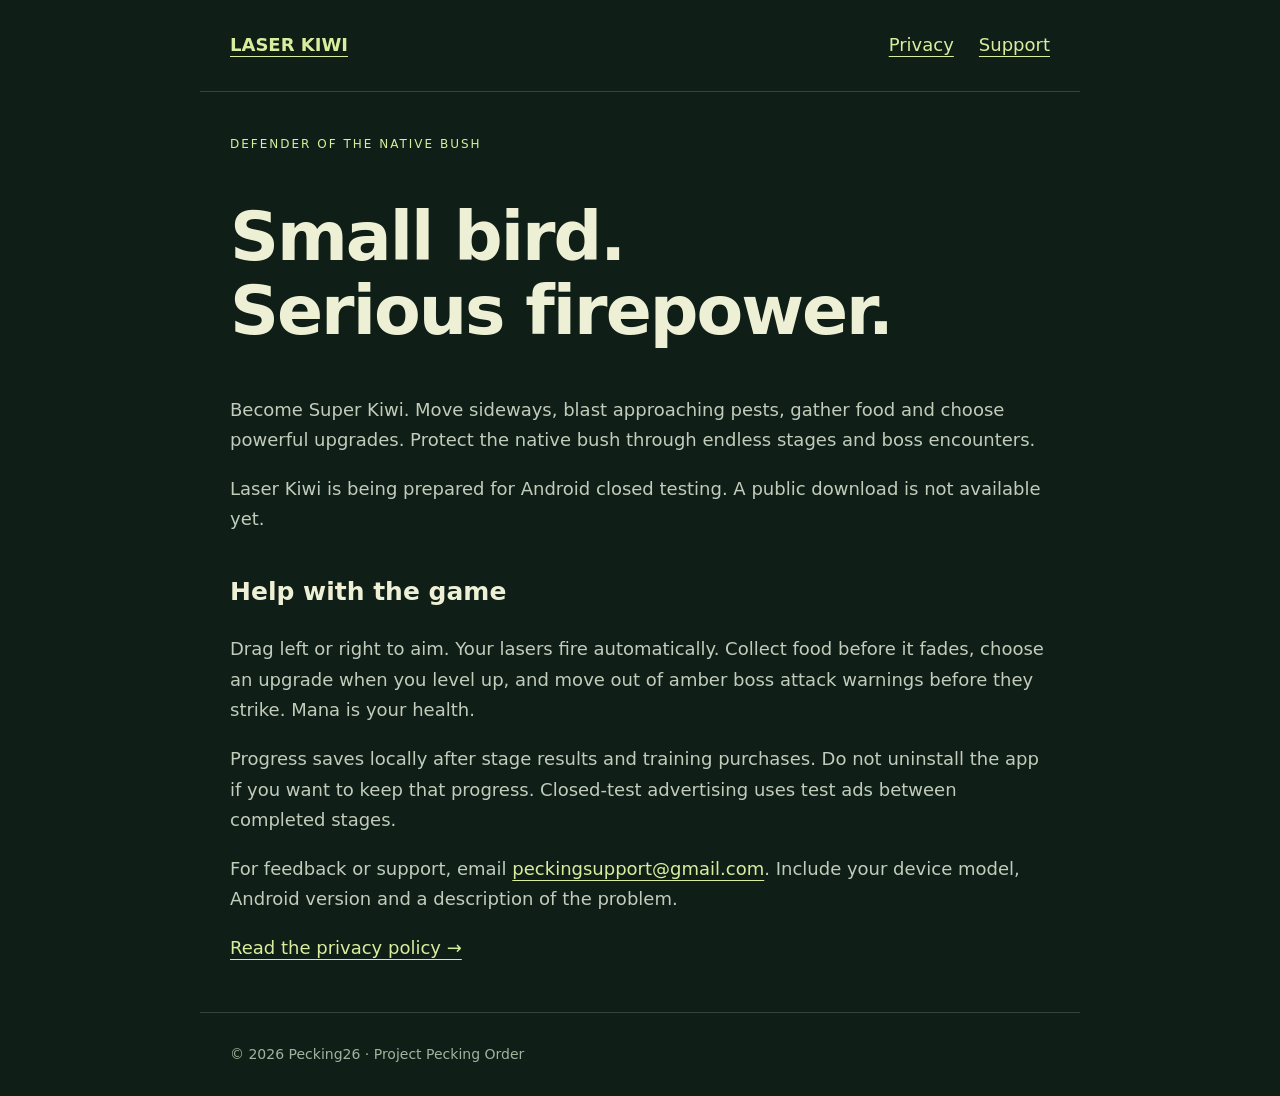
==== laser-kiwi/index.html @ 128e1f40 "Add Laser Kiwi support and privacy pages" ====
<!doctype html><html lang="en-NZ"><head><meta charset="utf-8"><meta name="viewport" content="width=device-width,initial-scale=1"><title>Laser Kiwi — Native bush defence</title><meta name="description" content="Defend the native bush with laser eyes. Official Laser Kiwi support and privacy information."><link rel="stylesheet" href="style.css"></head><body><header><a href="index.html">LASER KIWI</a><nav><a href="privacy.html">Privacy</a><a href="mailto:peckingsupport@gmail.com">Support</a></nav></header><main><p class="eyebrow">DEFENDER OF THE NATIVE BUSH</p><h1>Small bird.<br>Serious firepower.</h1><p>Become Super Kiwi. Move sideways, blast approaching pests, gather food and choose powerful upgrades. Protect the native bush through endless stages and boss encounters.</p><p>Laser Kiwi is being prepared for Android closed testing. A public download is not available yet.</p><h2>Help with the game</h2><p>Drag left or right to aim. Your lasers fire automatically. Collect food before it fades, choose an upgrade when you level up, and move out of amber boss attack warnings before they strike. Mana is your health.</p><p>Progress saves locally after stage results and training purchases. Do not uninstall the app if you want to keep that progress. Closed-test advertising uses test ads between completed stages.</p><p>For feedback or support, email <a href="mailto:peckingsupport@gmail.com">peckingsupport@gmail.com</a>. Include your device model, Android version and a description of the problem.</p><p><a href="privacy.html">Read the privacy policy →</a></p></main><footer>© 2026 Pecking26 · Project Pecking Order</footer></body></html>
---- laser-kiwi/style.css ----
:root{color-scheme:dark;font:18px/1.7 system-ui,sans-serif;color:#edf0d5;background:#101e18}*{box-sizing:border-box}body{margin:0}header,main,footer{max-width:880px;margin:auto;padding:30px}header{display:flex;justify-content:space-between;gap:20px;border-bottom:1px solid #344539;font-weight:700}nav{display:flex;gap:25px;font-weight:400}a{color:#d8ee9d;text-underline-offset:5px}a:focus-visible{outline:3px solid #d8ee9d;outline-offset:5px}h1{font-size:clamp(38px,7vw,68px);line-height:1.1;letter-spacing:-2px}h2{font-size:25px;margin-top:36px}p{color:#c1ccbb}.eyebrow{font-size:12px;letter-spacing:2px;color:#d8ee9d}footer{border-top:1px solid #344539;font-size:14px;color:#a3b29d}code{overflow-wrap:anywhere}@media(max-width:550px){header,main,footer{padding:22px}header{font-size:14px}nav{gap:15px}}
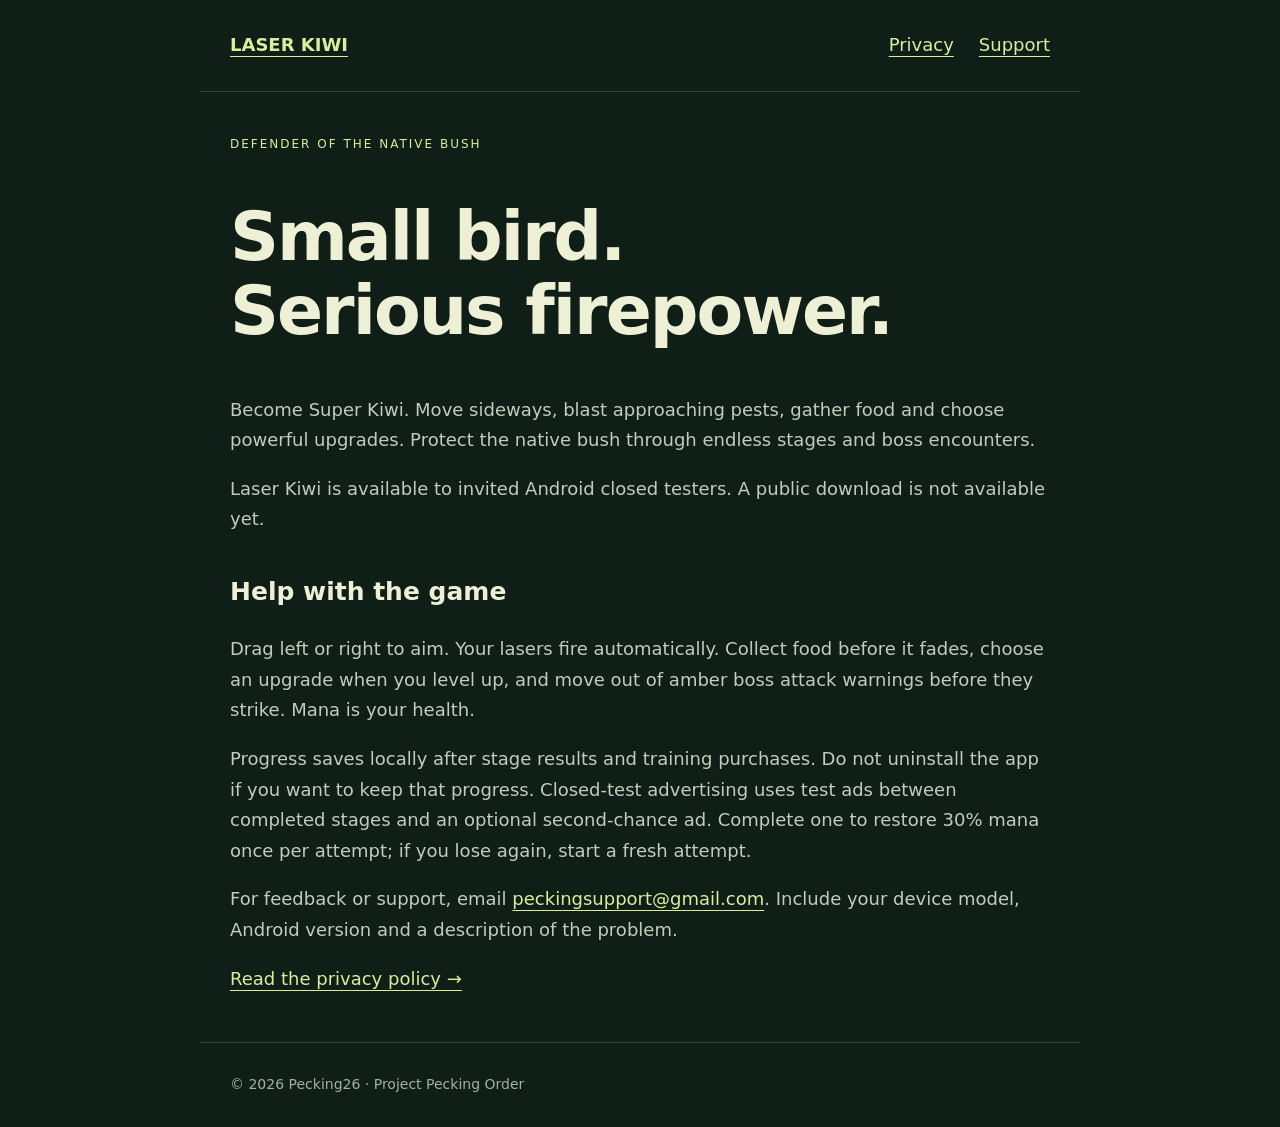
==== commit 0b62031d: "Explain optional Laser Kiwi second-chance ads" ====
--- a/laser-kiwi/index.html
+++ b/laser-kiwi/index.html
@@ -1 +1 @@
-<!doctype html><html lang="en-NZ"><head><meta charset="utf-8"><meta name="viewport" content="width=device-width,initial-scale=1"><title>Laser Kiwi — Native bush defence</title><meta name="description" content="Defend the native bush with laser eyes. Official Laser Kiwi support and privacy information."><link rel="stylesheet" href="style.css"></head><body><header><a href="index.html">LASER KIWI</a><nav><a href="privacy.html">Privacy</a><a href="mailto:peckingsupport@gmail.com">Support</a></nav></header><main><p class="eyebrow">DEFENDER OF THE NATIVE BUSH</p><h1>Small bird.<br>Serious firepower.</h1><p>Become Super Kiwi. Move sideways, blast approaching pests, gather food and choose powerful upgrades. Protect the native bush through endless stages and boss encounters.</p><p>Laser Kiwi is being prepared for Android closed testing. A public download is not available yet.</p><h2>Help with the game</h2><p>Drag left or right to aim. Your lasers fire automatically. Collect food before it fades, choose an upgrade when you level up, and move out of amber boss attack warnings before they strike. Mana is your health.</p><p>Progress saves locally after stage results and training purchases. Do not uninstall the app if you want to keep that progress. Closed-test advertising uses test ads between completed stages.</p><p>For feedback or support, email <a href="mailto:peckingsupport@gmail.com">peckingsupport@gmail.com</a>. Include your device model, Android version and a description of the problem.</p><p><a href="privacy.html">Read the privacy policy →</a></p></main><footer>© 2026 Pecking26 · Project Pecking Order</footer></body></html>
+<!doctype html><html lang="en-NZ"><head><meta charset="utf-8"><meta name="viewport" content="width=device-width,initial-scale=1"><title>Laser Kiwi — Native bush defence</title><meta name="description" content="Defend the native bush with laser eyes. Official Laser Kiwi support and privacy information."><link rel="stylesheet" href="style.css"></head><body><header><a href="index.html">LASER KIWI</a><nav><a href="privacy.html">Privacy</a><a href="mailto:peckingsupport@gmail.com">Support</a></nav></header><main><p class="eyebrow">DEFENDER OF THE NATIVE BUSH</p><h1>Small bird.<br>Serious firepower.</h1><p>Become Super Kiwi. Move sideways, blast approaching pests, gather food and choose powerful upgrades. Protect the native bush through endless stages and boss encounters.</p><p>Laser Kiwi is available to invited Android closed testers. A public download is not available yet.</p><h2>Help with the game</h2><p>Drag left or right to aim. Your lasers fire automatically. Collect food before it fades, choose an upgrade when you level up, and move out of amber boss attack warnings before they strike. Mana is your health.</p><p>Progress saves locally after stage results and training purchases. Do not uninstall the app if you want to keep that progress. Closed-test advertising uses test ads between completed stages and an optional second-chance ad. Complete one to restore 30% mana once per attempt; if you lose again, start a fresh attempt.</p><p>For feedback or support, email <a href="mailto:peckingsupport@gmail.com">peckingsupport@gmail.com</a>. Include your device model, Android version and a description of the problem.</p><p><a href="privacy.html">Read the privacy policy →</a></p></main><footer>© 2026 Pecking26 · Project Pecking Order</footer></body></html>
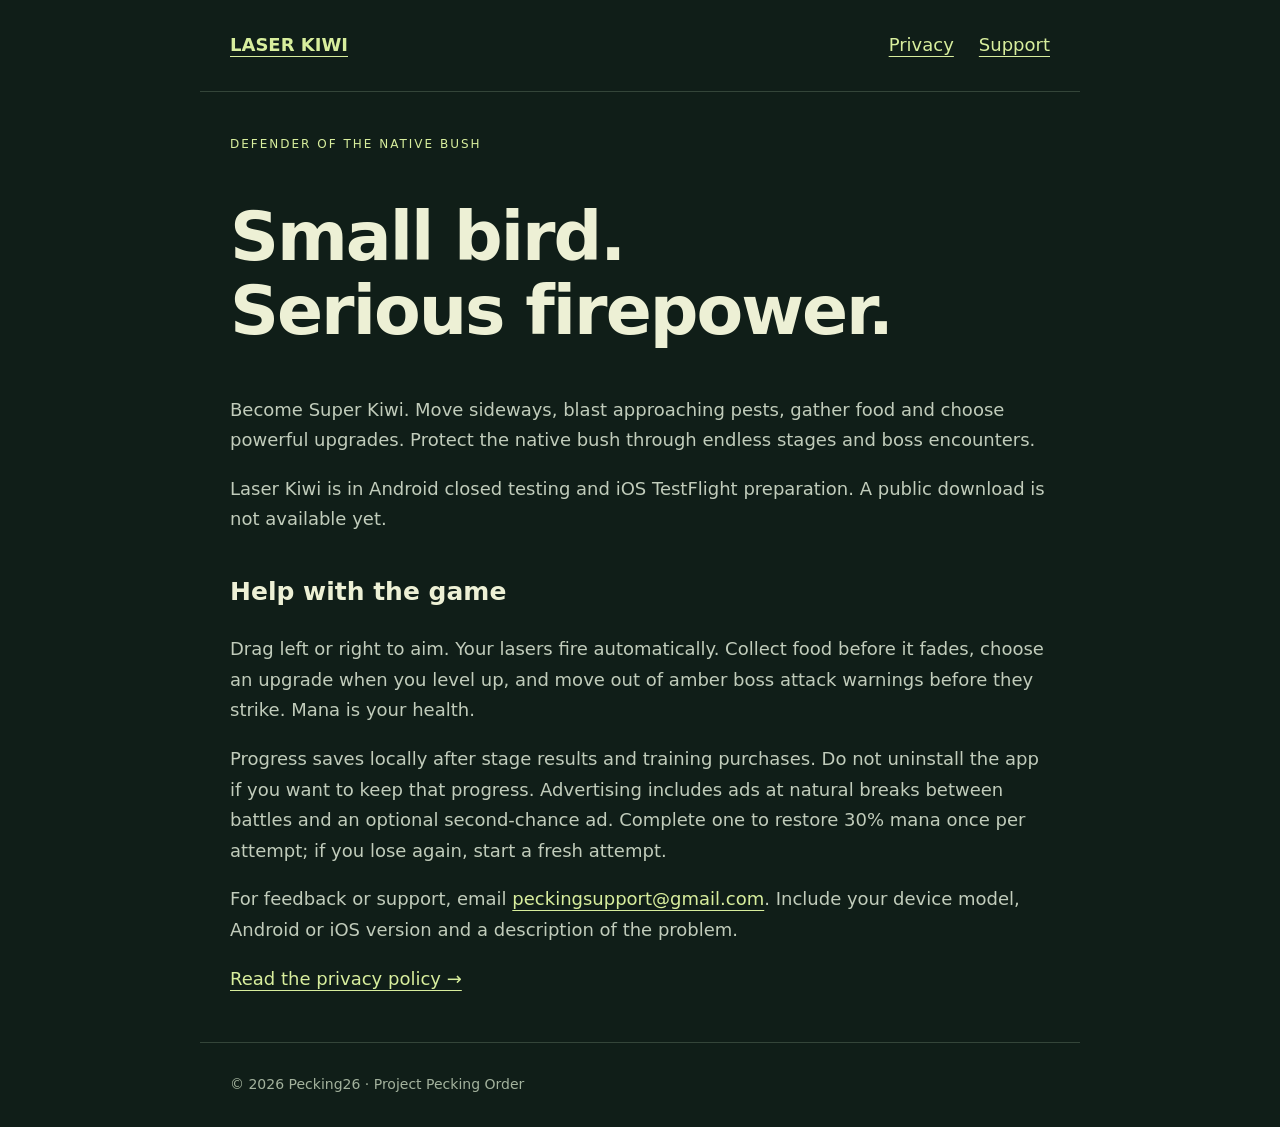
==== commit a7c91d9b: "Update Laser Kiwi iOS advertising disclosure" ====
--- a/laser-kiwi/index.html
+++ b/laser-kiwi/index.html
@@ -1 +1 @@
-<!doctype html><html lang="en-NZ"><head><meta charset="utf-8"><meta name="viewport" content="width=device-width,initial-scale=1"><title>Laser Kiwi — Native bush defence</title><meta name="description" content="Defend the native bush with laser eyes. Official Laser Kiwi support and privacy information."><link rel="stylesheet" href="style.css"></head><body><header><a href="index.html">LASER KIWI</a><nav><a href="privacy.html">Privacy</a><a href="mailto:peckingsupport@gmail.com">Support</a></nav></header><main><p class="eyebrow">DEFENDER OF THE NATIVE BUSH</p><h1>Small bird.<br>Serious firepower.</h1><p>Become Super Kiwi. Move sideways, blast approaching pests, gather food and choose powerful upgrades. Protect the native bush through endless stages and boss encounters.</p><p>Laser Kiwi is available to invited Android closed testers. A public download is not available yet.</p><h2>Help with the game</h2><p>Drag left or right to aim. Your lasers fire automatically. Collect food before it fades, choose an upgrade when you level up, and move out of amber boss attack warnings before they strike. Mana is your health.</p><p>Progress saves locally after stage results and training purchases. Do not uninstall the app if you want to keep that progress. Closed-test advertising uses test ads between completed stages and an optional second-chance ad. Complete one to restore 30% mana once per attempt; if you lose again, start a fresh attempt.</p><p>For feedback or support, email <a href="mailto:peckingsupport@gmail.com">peckingsupport@gmail.com</a>. Include your device model, Android version and a description of the problem.</p><p><a href="privacy.html">Read the privacy policy →</a></p></main><footer>© 2026 Pecking26 · Project Pecking Order</footer></body></html>
+<!doctype html><html lang="en-NZ"><head><meta charset="utf-8"><meta name="viewport" content="width=device-width,initial-scale=1"><title>Laser Kiwi — Native bush defence</title><meta name="description" content="Defend the native bush with laser eyes. Official Laser Kiwi support and privacy information."><link rel="stylesheet" href="style.css"></head><body><header><a href="index.html">LASER KIWI</a><nav><a href="privacy.html">Privacy</a><a href="mailto:peckingsupport@gmail.com">Support</a></nav></header><main><p class="eyebrow">DEFENDER OF THE NATIVE BUSH</p><h1>Small bird.<br>Serious firepower.</h1><p>Become Super Kiwi. Move sideways, blast approaching pests, gather food and choose powerful upgrades. Protect the native bush through endless stages and boss encounters.</p><p>Laser Kiwi is in Android closed testing and iOS TestFlight preparation. A public download is not available yet.</p><h2>Help with the game</h2><p>Drag left or right to aim. Your lasers fire automatically. Collect food before it fades, choose an upgrade when you level up, and move out of amber boss attack warnings before they strike. Mana is your health.</p><p>Progress saves locally after stage results and training purchases. Do not uninstall the app if you want to keep that progress. Advertising includes ads at natural breaks between battles and an optional second-chance ad. Complete one to restore 30% mana once per attempt; if you lose again, start a fresh attempt.</p><p>For feedback or support, email <a href="mailto:peckingsupport@gmail.com">peckingsupport@gmail.com</a>. Include your device model, Android or iOS version and a description of the problem.</p><p><a href="privacy.html">Read the privacy policy →</a></p></main><footer>© 2026 Pecking26 · Project Pecking Order</footer></body></html>
